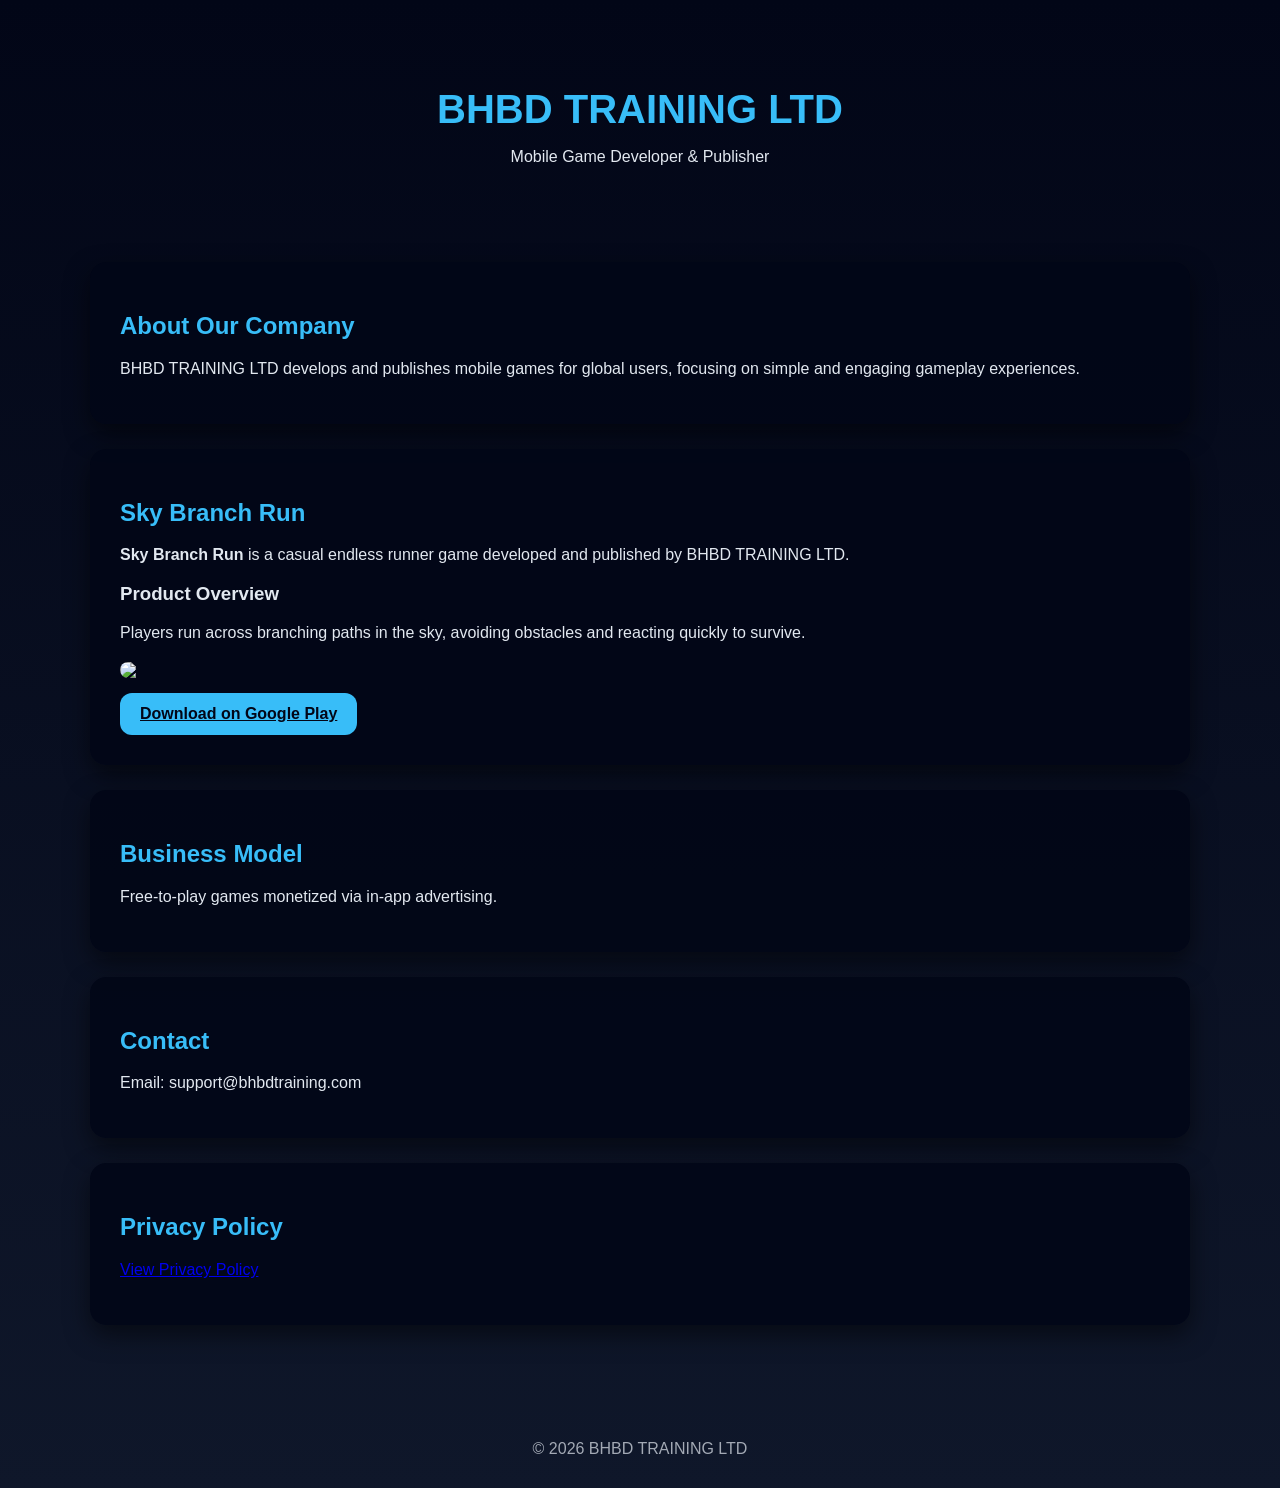
==== index.html @ 41dc0bf1 "c" ====
<!DOCTYPE html>
<html lang="en">
<head>
  <meta charset="UTF-8">
  <meta name="viewport" content="width=device-width, initial-scale=1.0">
  <title>BHBD TRAINING LTD</title>
  <style>
    body {
      font-family: 'Segoe UI', Arial, sans-serif;
      margin: 0;
      background: linear-gradient(180deg, #020617, #0f172a);
      color: #e2e8f0;
    }
    header {
      text-align: center;
      padding: 60px 20px;
    }
    h1 {
      font-size: 40px;
      color: #38bdf8;
      margin-bottom: 10px;
    }
    .container {
      max-width: 1100px;
      margin: auto;
      padding: 20px;
    }
    .card {
      background: rgba(2,6,23,0.9);
      padding: 30px;
      margin-bottom: 25px;
      border-radius: 16px;
      box-shadow: 0 10px 25px rgba(0,0,0,0.5);
    }
    h2 { color: #38bdf8; }
    .btn {
      display: inline-block;
      margin-top: 15px;
      padding: 12px 20px;
      background: #38bdf8;
      color: #020617;
      border-radius: 12px;
      font-weight: bold;
    }
    .slider {
      position: relative;
      max-width: 100%;
      margin-top: 20px;
      overflow: hidden;
      border-radius: 12px;
    }
    .slides {
      display: flex;
      width: 300%;
      animation: slide 12s infinite;
    }
    .slides img {
      width: 100%;
    }
    @keyframes slide {
      0% { transform: translateX(0%); }
      33% { transform: translateX(0%); }
      36% { transform: translateX(-100%); }
      66% { transform: translateX(-100%); }
      69% { transform: translateX(-200%); }
      100% { transform: translateX(-200%); }
    }
    footer {
      text-align: center;
      padding: 30px;
      margin-top: 40px;
      opacity: 0.7;
    }
  </style>
</head>
<body>

<header>
  <h1>BHBD TRAINING LTD</h1>
  <p>Mobile Game Developer & Publisher</p>
</header>

<div class="container">

  <div class="card">
    <h2>About Our Company</h2>
    <p>BHBD TRAINING LTD develops and publishes mobile games for global users, focusing on simple and engaging gameplay experiences.</p>
  </div>

  <div class="card">
    <h2>Sky Branch Run</h2>
    <p><strong>Sky Branch Run</strong> is a casual endless runner game developed and published by BHBD TRAINING LTD.</p>

    <h3>Product Overview</h3>
    <p>Players run across branching paths in the sky, avoiding obstacles and reacting quickly to survive.</p>

    <div class="slider">
      <div class="slides">
        <img src="https://via.placeholder.com/800x400?text=Gameplay+1">
        <img src="https://via.placeholder.com/800x400?text=Gameplay+2">
        <img src="https://via.placeholder.com/800x400?text=Gameplay+3">
      </div>
    </div>

    <a class="btn" href="https://play.google.com/store/apps/details?id=com.vdevgame.SkyBranchRun" target="_blank">Download on Google Play</a>
  </div>

  <div class="card">
    <h2>Business Model</h2>
    <p>Free-to-play games monetized via in-app advertising.</p>
  </div>

  <div class="card">
    <h2>Contact</h2>
    <p>Email: support@bhbdtraining.com</p>
  </div>

  <div class="card">
    <h2>Privacy Policy</h2>
    <p><a href="privacy-policy.html">View Privacy Policy</a></p>
  </div>

</div>

<footer>
  © 2026 BHBD TRAINING LTD
</footer>

</body>
</html>
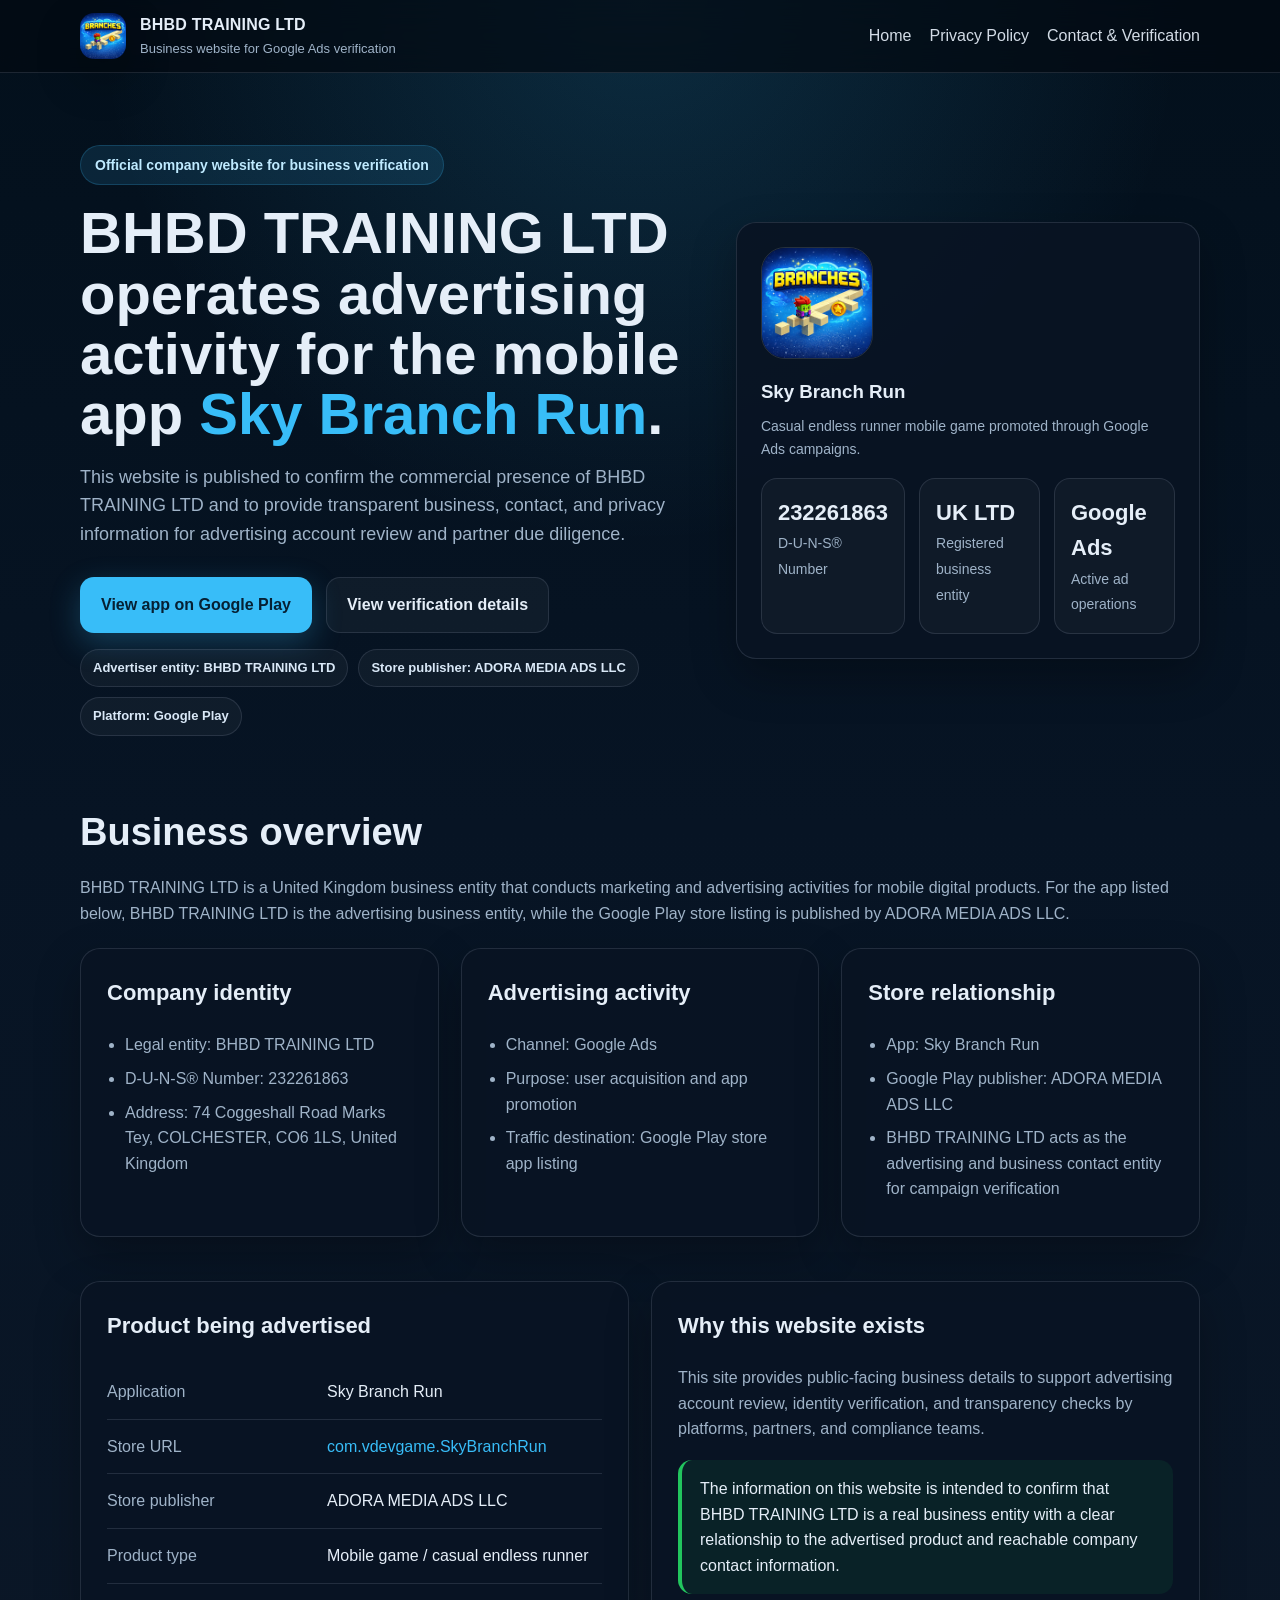
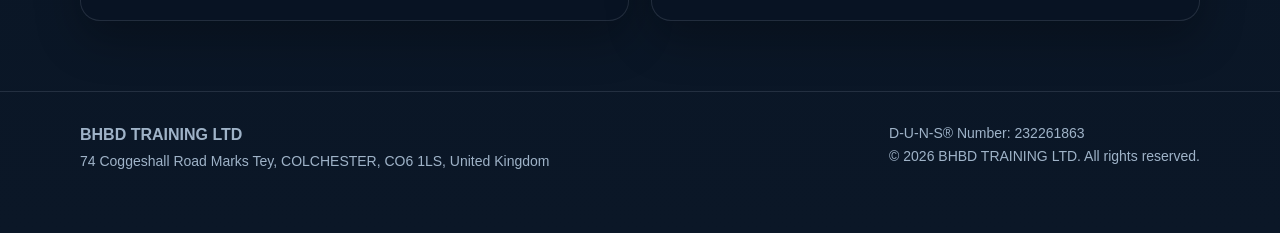
==== commit ee06000c: "cdsc" ====
--- a/index.html
+++ b/index.html
@@ -3,128 +3,122 @@
 <head>
   <meta charset="UTF-8">
   <meta name="viewport" content="width=device-width, initial-scale=1.0">
-  <title>BHBD TRAINING LTD</title>
-  <style>
-    body {
-      font-family: 'Segoe UI', Arial, sans-serif;
-      margin: 0;
-      background: linear-gradient(180deg, #020617, #0f172a);
-      color: #e2e8f0;
-    }
-    header {
-      text-align: center;
-      padding: 60px 20px;
-    }
-    h1 {
-      font-size: 40px;
-      color: #38bdf8;
-      margin-bottom: 10px;
-    }
-    .container {
-      max-width: 1100px;
-      margin: auto;
-      padding: 20px;
-    }
-    .card {
-      background: rgba(2,6,23,0.9);
-      padding: 30px;
-      margin-bottom: 25px;
-      border-radius: 16px;
-      box-shadow: 0 10px 25px rgba(0,0,0,0.5);
-    }
-    h2 { color: #38bdf8; }
-    .btn {
-      display: inline-block;
-      margin-top: 15px;
-      padding: 12px 20px;
-      background: #38bdf8;
-      color: #020617;
-      border-radius: 12px;
-      font-weight: bold;
-    }
-    .slider {
-      position: relative;
-      max-width: 100%;
-      margin-top: 20px;
-      overflow: hidden;
-      border-radius: 12px;
-    }
-    .slides {
-      display: flex;
-      width: 300%;
-      animation: slide 12s infinite;
-    }
-    .slides img {
-      width: 100%;
-    }
-    @keyframes slide {
-      0% { transform: translateX(0%); }
-      33% { transform: translateX(0%); }
-      36% { transform: translateX(-100%); }
-      66% { transform: translateX(-100%); }
-      69% { transform: translateX(-200%); }
-      100% { transform: translateX(-200%); }
-    }
-    footer {
-      text-align: center;
-      padding: 30px;
-      margin-top: 40px;
-      opacity: 0.7;
-    }
-  </style>
+  <title>BHBD TRAINING LTD | Google Ads Business Verification</title>
+  <meta name="description" content="Official business website for BHBD TRAINING LTD, advertiser for the Sky Branch Run mobile application.">
+  <link rel="stylesheet" href="styles.css">
 </head>
 <body>
+<div class="topbar">
+  <div class="container nav">
+    <a class="brand" href="index.html">
+      <img src="sky-branch-run-logo.png" alt="Sky Branch Run app icon">
+      <div>
+        <div class="brand-title">BHBD TRAINING LTD</div>
+        <div class="brand-sub">Business website for Google Ads verification</div>
+      </div>
+    </a>
+    <nav class="menu">
+      <a href="index.html">Home</a>
+      <a href="privacy-policy.html">Privacy Policy</a>
+      <a href="contact-verification.html">Contact & Verification</a>
+    </nav>
+  </div>
+</div>
 
-<header>
-  <h1>BHBD TRAINING LTD</h1>
-  <p>Mobile Game Developer & Publisher</p>
-</header>
+<main>
+  <section class="hero">
+    <div class="container hero-grid">
+      <div>
+        <span class="badge">Official company website for business verification</span>
+        <h1>BHBD TRAINING LTD operates advertising activity for the mobile app <span style="color: var(--brand)">Sky Branch Run</span>.</h1>
+        <p class="lead">This website is published to confirm the commercial presence of BHBD TRAINING LTD and to provide transparent business, contact, and privacy information for advertising account review and partner due diligence.</p>
+        <div class="actions">
+          <a class="btn btn-primary" href="https://play.google.com/store/apps/details?id=com.vdevgame.SkyBranchRun" target="_blank" rel="noopener">View app on Google Play</a>
+          <a class="btn btn-secondary" href="contact-verification.html">View verification details</a>
+        </div>
+        <div class="tag-row">
+          <span class="tag">Advertiser entity: BHBD TRAINING LTD</span>
+          <span class="tag">Store publisher: ADORA MEDIA ADS LLC</span>
+          <span class="tag">Platform: Google Play</span>
+        </div>
+      </div>
+      <aside class="hero-card">
+        <img class="app-logo" src="sky-branch-run-logo.png" alt="Sky Branch Run logo">
+        <h3 style="margin:0 0 8px;">Sky Branch Run</h3>
+        <p class="small" style="margin-top:0;">Casual endless runner mobile game promoted through Google Ads campaigns.</p>
+        <div class="kpi">
+          <div><strong>232261863</strong><span class="small">D-U-N-S® Number</span></div>
+          <div><strong>UK LTD</strong><span class="small">Registered business entity</span></div>
+          <div><strong>Google Ads</strong><span class="small">Active ad operations</span></div>
+        </div>
+      </aside>
+    </div>
+  </section>
 
-<div class="container">
-
-  <div class="card">
-    <h2>About Our Company</h2>
-    <p>BHBD TRAINING LTD develops and publishes mobile games for global users, focusing on simple and engaging gameplay experiences.</p>
-  </div>
-
-  <div class="card">
-    <h2>Sky Branch Run</h2>
-    <p><strong>Sky Branch Run</strong> is a casual endless runner game developed and published by BHBD TRAINING LTD.</p>
-
-    <h3>Product Overview</h3>
-    <p>Players run across branching paths in the sky, avoiding obstacles and reacting quickly to survive.</p>
-
-    <div class="slider">
-      <div class="slides">
-        <img src="https://via.placeholder.com/800x400?text=Gameplay+1">
-        <img src="https://via.placeholder.com/800x400?text=Gameplay+2">
-        <img src="https://via.placeholder.com/800x400?text=Gameplay+3">
+  <section class="section">
+    <div class="container">
+      <h2>Business overview</h2>
+      <p class="section-intro">BHBD TRAINING LTD is a United Kingdom business entity that conducts marketing and advertising activities for mobile digital products. For the app listed below, BHBD TRAINING LTD is the advertising business entity, while the Google Play store listing is published by ADORA MEDIA ADS LLC.</p>
+      <div class="grid-3">
+        <div class="card">
+          <h3>Company identity</h3>
+          <ul class="list">
+            <li>Legal entity: BHBD TRAINING LTD</li>
+            <li>D-U-N-S® Number: 232261863</li>
+            <li>Address: 74 Coggeshall Road Marks Tey, COLCHESTER, CO6 1LS, United Kingdom</li>
+          </ul>
+        </div>
+        <div class="card">
+          <h3>Advertising activity</h3>
+          <ul class="list">
+            <li>Channel: Google Ads</li>
+            <li>Purpose: user acquisition and app promotion</li>
+            <li>Traffic destination: Google Play store app listing</li>
+          </ul>
+        </div>
+        <div class="card">
+          <h3>Store relationship</h3>
+          <ul class="list">
+            <li>App: Sky Branch Run</li>
+            <li>Google Play publisher: ADORA MEDIA ADS LLC</li>
+            <li>BHBD TRAINING LTD acts as the advertising and business contact entity for campaign verification</li>
+          </ul>
+        </div>
       </div>
     </div>
+  </section>
 
-    <a class="btn" href="https://play.google.com/store/apps/details?id=com.vdevgame.SkyBranchRun" target="_blank">Download on Google Play</a>
-  </div>
-
-  <div class="card">
-    <h2>Business Model</h2>
-    <p>Free-to-play games monetized via in-app advertising.</p>
-  </div>
-
-  <div class="card">
-    <h2>Contact</h2>
-    <p>Email: support@bhbdtraining.com</p>
-  </div>
-
-  <div class="card">
-    <h2>Privacy Policy</h2>
-    <p><a href="privacy-policy.html">View Privacy Policy</a></p>
-  </div>
-
-</div>
+  <section class="section">
+    <div class="container grid-2">
+      <div class="card">
+        <h3>Product being advertised</h3>
+        <table class="info-table">
+          <tr><td>Application</td><td>Sky Branch Run</td></tr>
+          <tr><td>Store URL</td><td><a href="https://play.google.com/store/apps/details?id=com.vdevgame.SkyBranchRun" target="_blank" rel="noopener">com.vdevgame.SkyBranchRun</a></td></tr>
+          <tr><td>Store publisher</td><td>ADORA MEDIA ADS LLC</td></tr>
+          <tr><td>Product type</td><td>Mobile game / casual endless runner</td></tr>
+        </table>
+      </div>
+      <div class="card">
+        <h3>Why this website exists</h3>
+        <p class="section-intro" style="margin-bottom:0;">This site provides public-facing business details to support advertising account review, identity verification, and transparency checks by platforms, partners, and compliance teams.</p>
+        <div class="notice">The information on this website is intended to confirm that BHBD TRAINING LTD is a real business entity with a clear relationship to the advertised product and reachable company contact information.</div>
+      </div>
+    </div>
+  </section>
+</main>
 
 <footer>
-  © 2026 BHBD TRAINING LTD
+  <div class="container footer-grid">
+    <div>
+      <strong>BHBD TRAINING LTD</strong><br>
+      <span class="small">74 Coggeshall Road Marks Tey, COLCHESTER, CO6 1LS, United Kingdom</span>
+    </div>
+    <div class="small">
+      D-U-N-S® Number: 232261863<br>
+      © 2026 BHBD TRAINING LTD. All rights reserved.
+    </div>
+  </div>
 </footer>
-
 </body>
-</html>
+</html>
--- a/styles.css
+++ b/styles.css
@@ -0,0 +1,96 @@
+
+:root {
+  --bg: #06121f;
+  --bg-soft: #0b1b2d;
+  --card: rgba(9, 20, 35, 0.92);
+  --text: #e5eef8;
+  --muted: #9fb3c8;
+  --line: rgba(148, 163, 184, 0.18);
+  --brand: #38bdf8;
+  --brand-2: #22c55e;
+  --shadow: 0 18px 45px rgba(0,0,0,0.28);
+  --radius: 20px;
+}
+* { box-sizing: border-box; }
+html { scroll-behavior: smooth; }
+body {
+  margin: 0;
+  font-family: Inter, Segoe UI, Arial, sans-serif;
+  color: var(--text);
+  background:
+    radial-gradient(circle at top, rgba(56,189,248,0.16), transparent 28%),
+    linear-gradient(180deg, #03101c 0%, #071424 45%, #0b1727 100%);
+  line-height: 1.6;
+}
+a { color: var(--brand); text-decoration: none; }
+a:hover { text-decoration: underline; }
+img { max-width: 100%; display: block; }
+.container { width: min(1120px, calc(100% - 32px)); margin: 0 auto; }
+.topbar {
+  position: sticky; top: 0; z-index: 20;
+  backdrop-filter: blur(16px);
+  background: rgba(3, 10, 18, 0.72);
+  border-bottom: 1px solid var(--line);
+}
+.nav {
+  display: flex; align-items: center; justify-content: space-between;
+  gap: 18px; min-height: 72px;
+}
+.brand { display: flex; align-items: center; gap: 14px; color: var(--text); text-decoration: none; }
+.brand img { width: 46px; height: 46px; border-radius: 14px; box-shadow: var(--shadow); }
+.brand-title { font-weight: 800; letter-spacing: 0.2px; }
+.brand-sub { color: var(--muted); font-size: 13px; margin-top: 2px; }
+.menu { display: flex; gap: 18px; flex-wrap: wrap; }
+.menu a { color: var(--text); opacity: 0.92; }
+.hero { padding: 72px 0 44px; }
+.hero-grid { display: grid; grid-template-columns: 1.15fr 0.85fr; gap: 28px; align-items: center; }
+.badge {
+  display: inline-flex; gap: 10px; align-items: center;
+  padding: 8px 14px; border-radius: 999px;
+  background: rgba(56,189,248,0.12); color: #bfeaff;
+  border: 1px solid rgba(56,189,248,0.2); font-size: 14px; font-weight: 600;
+}
+.hero h1 { margin: 18px 0 16px; font-size: clamp(34px, 6vw, 58px); line-height: 1.04; }
+.lead { color: var(--muted); font-size: 18px; max-width: 780px; }
+.actions { display: flex; flex-wrap: wrap; gap: 14px; margin-top: 28px; }
+.btn {
+  display: inline-flex; align-items: center; justify-content: center; gap: 10px;
+  padding: 14px 20px; border-radius: 14px; font-weight: 700; text-decoration: none;
+  border: 1px solid transparent; transition: transform .18s ease, box-shadow .18s ease, background .18s ease;
+}
+.btn:hover { transform: translateY(-1px); text-decoration: none; }
+.btn-primary { background: var(--brand); color: #062033; box-shadow: 0 10px 30px rgba(56,189,248,0.25); }
+.btn-secondary { background: rgba(255,255,255,0.04); color: var(--text); border-color: var(--line); }
+.hero-card, .card { background: var(--card); border: 1px solid var(--line); border-radius: var(--radius); box-shadow: var(--shadow); }
+.hero-card { padding: 24px; }
+.hero-card .app-logo { width: 112px; height: 112px; border-radius: 24px; margin-bottom: 18px; border: 1px solid rgba(255,255,255,0.12); }
+.kpi { display: grid; grid-template-columns: repeat(3, 1fr); gap: 14px; margin-top: 18px; }
+.kpi div { background: rgba(255,255,255,0.03); border: 1px solid var(--line); border-radius: 16px; padding: 16px; }
+.kpi strong { display: block; font-size: 22px; }
+.section { padding: 22px 0; }
+.section h2 { font-size: clamp(26px, 4.5vw, 38px); margin: 0 0 12px; }
+.section p.section-intro { color: var(--muted); margin: 0 0 22px; }
+.grid-2, .grid-3 { display: grid; gap: 22px; }
+.grid-2 { grid-template-columns: repeat(2, minmax(0, 1fr)); }
+.grid-3 { grid-template-columns: repeat(3, minmax(0, 1fr)); }
+.card { padding: 26px; }
+.card h3 { margin-top: 0; font-size: 22px; }
+.list { margin: 0; padding-left: 18px; color: var(--muted); }
+.list li { margin: 8px 0; }
+.info-table { width: 100%; border-collapse: collapse; }
+.info-table td { padding: 14px 0; border-bottom: 1px solid var(--line); vertical-align: top; }
+.info-table td:first-child { color: var(--muted); width: 220px; }
+.notice { margin-top: 18px; padding: 16px 18px; border-left: 4px solid var(--brand-2); background: rgba(34,197,94,0.08); border-radius: 14px; }
+footer { margin-top: 48px; padding: 30px 0 60px; border-top: 1px solid var(--line); color: var(--muted); }
+.footer-grid { display: flex; justify-content: space-between; gap: 18px; flex-wrap: wrap; }
+.small { font-size: 14px; color: var(--muted); }
+.tag-row { display: flex; gap: 10px; flex-wrap: wrap; margin: 16px 0 0; }
+.tag { padding: 8px 12px; border-radius: 999px; font-size: 13px; font-weight: 700; background: rgba(255,255,255,0.04); border: 1px solid var(--line); color: #d9e8f7; }
+.page-hero { padding: 52px 0 18px; }
+.page-hero h1 { margin-bottom: 10px; font-size: clamp(30px, 5vw, 48px); }
+hr.sep { border: 0; border-top: 1px solid var(--line); margin: 18px 0 8px; }
+@media (max-width: 900px) {
+  .hero-grid, .grid-2, .grid-3 { grid-template-columns: 1fr; }
+  .kpi { grid-template-columns: 1fr; }
+  .menu { display: none; }
+}
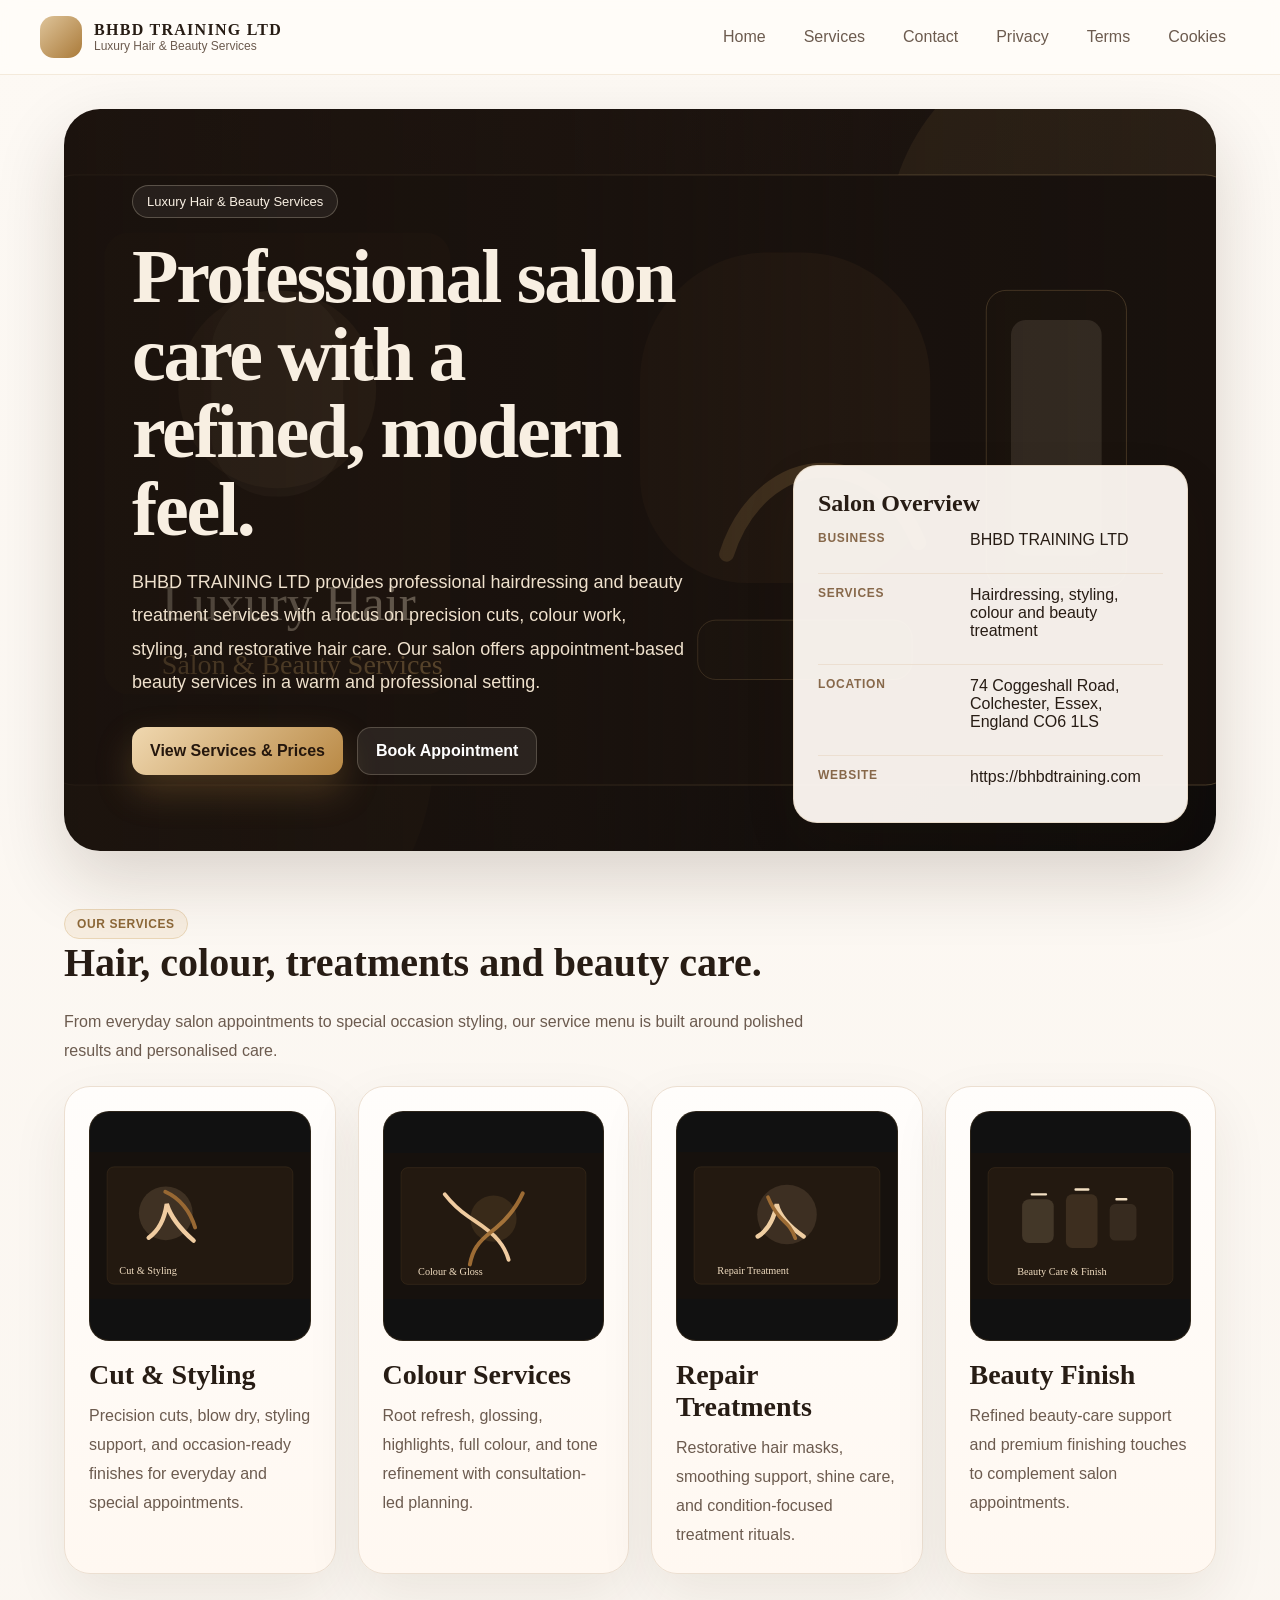
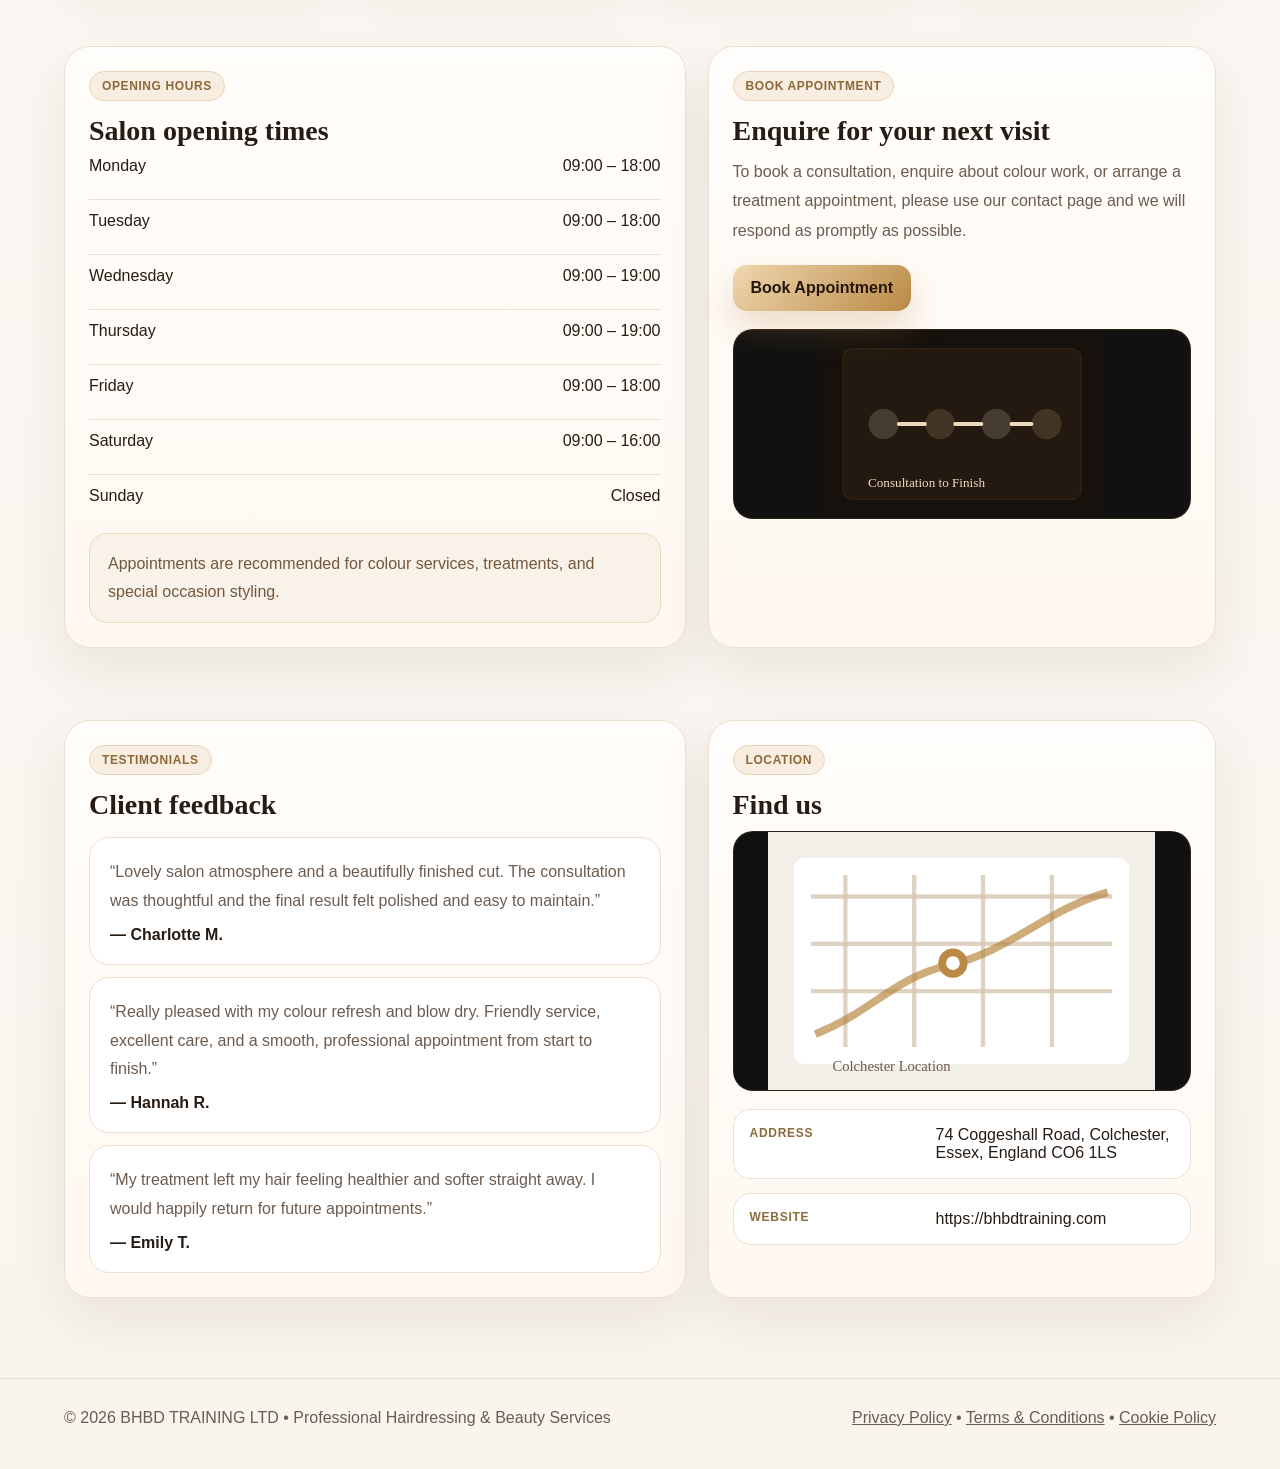
==== commit fd7b7fa2: "csdc" ====
--- a/index.html
+++ b/index.html
@@ -1,124 +1,30 @@
-<!DOCTYPE html>
-<html lang="en">
-<head>
-  <meta charset="UTF-8">
-  <meta name="viewport" content="width=device-width, initial-scale=1.0">
-  <title>BHBD TRAINING LTD | Google Ads Business Verification</title>
-  <meta name="description" content="Official business website for BHBD TRAINING LTD, advertiser for the Sky Branch Run mobile application.">
-  <link rel="stylesheet" href="styles.css">
-</head>
-<body>
-<div class="topbar">
-  <div class="container nav">
-    <a class="brand" href="index.html">
-      <img src="sky-branch-run-logo.png" alt="Sky Branch Run app icon">
-      <div>
-        <div class="brand-title">BHBD TRAINING LTD</div>
-        <div class="brand-sub">Business website for Google Ads verification</div>
-      </div>
-    </a>
-    <nav class="menu">
-      <a href="index.html">Home</a>
-      <a href="privacy-policy.html">Privacy Policy</a>
-      <a href="contact-verification.html">Contact & Verification</a>
-    </nav>
-  </div>
-</div>
-
-<main>
-  <section class="hero">
-    <div class="container hero-grid">
-      <div>
-        <span class="badge">Official company website for business verification</span>
-        <h1>BHBD TRAINING LTD operates advertising activity for the mobile app <span style="color: var(--brand)">Sky Branch Run</span>.</h1>
-        <p class="lead">This website is published to confirm the commercial presence of BHBD TRAINING LTD and to provide transparent business, contact, and privacy information for advertising account review and partner due diligence.</p>
-        <div class="actions">
-          <a class="btn btn-primary" href="https://play.google.com/store/apps/details?id=com.vdevgame.SkyBranchRun" target="_blank" rel="noopener">View app on Google Play</a>
-          <a class="btn btn-secondary" href="contact-verification.html">View verification details</a>
-        </div>
-        <div class="tag-row">
-          <span class="tag">Advertiser entity: BHBD TRAINING LTD</span>
-          <span class="tag">Store publisher: ADORA MEDIA ADS LLC</span>
-          <span class="tag">Platform: Google Play</span>
-        </div>
-      </div>
-      <aside class="hero-card">
-        <img class="app-logo" src="sky-branch-run-logo.png" alt="Sky Branch Run logo">
-        <h3 style="margin:0 0 8px;">Sky Branch Run</h3>
-        <p class="small" style="margin-top:0;">Casual endless runner mobile game promoted through Google Ads campaigns.</p>
-        <div class="kpi">
-          <div><strong>232261863</strong><span class="small">D-U-N-S® Number</span></div>
-          <div><strong>UK LTD</strong><span class="small">Registered business entity</span></div>
-          <div><strong>Google Ads</strong><span class="small">Active ad operations</span></div>
-        </div>
-      </aside>
-    </div>
-  </section>
-
-  <section class="section">
-    <div class="container">
-      <h2>Business overview</h2>
-      <p class="section-intro">BHBD TRAINING LTD is a United Kingdom business entity that conducts marketing and advertising activities for mobile digital products. For the app listed below, BHBD TRAINING LTD is the advertising business entity, while the Google Play store listing is published by ADORA MEDIA ADS LLC.</p>
-      <div class="grid-3">
-        <div class="card">
-          <h3>Company identity</h3>
-          <ul class="list">
-            <li>Legal entity: BHBD TRAINING LTD</li>
-            <li>D-U-N-S® Number: 232261863</li>
-            <li>Address: 74 Coggeshall Road Marks Tey, COLCHESTER, CO6 1LS, United Kingdom</li>
-          </ul>
-        </div>
-        <div class="card">
-          <h3>Advertising activity</h3>
-          <ul class="list">
-            <li>Channel: Google Ads</li>
-            <li>Purpose: user acquisition and app promotion</li>
-            <li>Traffic destination: Google Play store app listing</li>
-          </ul>
-        </div>
-        <div class="card">
-          <h3>Store relationship</h3>
-          <ul class="list">
-            <li>App: Sky Branch Run</li>
-            <li>Google Play publisher: ADORA MEDIA ADS LLC</li>
-            <li>BHBD TRAINING LTD acts as the advertising and business contact entity for campaign verification</li>
-          </ul>
-        </div>
-      </div>
-    </div>
-  </section>
-
-  <section class="section">
-    <div class="container grid-2">
-      <div class="card">
-        <h3>Product being advertised</h3>
-        <table class="info-table">
-          <tr><td>Application</td><td>Sky Branch Run</td></tr>
-          <tr><td>Store URL</td><td><a href="https://play.google.com/store/apps/details?id=com.vdevgame.SkyBranchRun" target="_blank" rel="noopener">com.vdevgame.SkyBranchRun</a></td></tr>
-          <tr><td>Store publisher</td><td>ADORA MEDIA ADS LLC</td></tr>
-          <tr><td>Product type</td><td>Mobile game / casual endless runner</td></tr>
-        </table>
-      </div>
-      <div class="card">
-        <h3>Why this website exists</h3>
-        <p class="section-intro" style="margin-bottom:0;">This site provides public-facing business details to support advertising account review, identity verification, and transparency checks by platforms, partners, and compliance teams.</p>
-        <div class="notice">The information on this website is intended to confirm that BHBD TRAINING LTD is a real business entity with a clear relationship to the advertised product and reachable company contact information.</div>
-      </div>
-    </div>
-  </section>
-</main>
-
-<footer>
-  <div class="container footer-grid">
-    <div>
-      <strong>BHBD TRAINING LTD</strong><br>
-      <span class="small">74 Coggeshall Road Marks Tey, COLCHESTER, CO6 1LS, United Kingdom</span>
-    </div>
-    <div class="small">
-      D-U-N-S® Number: 232261863<br>
-      © 2026 BHBD TRAINING LTD. All rights reserved.
-    </div>
-  </div>
-</footer>
-</body>
-</html>+<!DOCTYPE html><html lang='en'><head><meta charset='utf-8'><meta name='viewport' content='width=device-width,initial-scale=1'><title>BHBD TRAINING LTD | Home</title><meta name='description' content='BHBD TRAINING LTD luxury salon and beauty website.'><style>
+:root{--bg:#f9f4ee;--panel:#fffdfb;--panel2:#fff8f1;--text:#271c14;--muted:#6c5b4f;--gold:#b98945;--line:#ecdfd1;--shadow:0 22px 56px rgba(56,34,12,.08)}
+*{box-sizing:border-box}html{scroll-behavior:smooth}body{margin:0;background:linear-gradient(180deg,#fdf9f4,var(--bg));color:var(--text);font-family:Segoe UI,Arial,sans-serif}
+a{color:inherit}.wrap{max-width:1200px;margin:0 auto;padding:0 24px}
+.nav{position:sticky;top:0;z-index:30;background:rgba(255,252,248,.92);backdrop-filter:blur(10px);border-bottom:1px solid rgba(185,137,69,.16)}
+.nav-inner{display:flex;justify-content:space-between;align-items:center;padding:16px 0;gap:14px;flex-wrap:wrap}.brand{display:flex;align-items:center;gap:12px;text-decoration:none}.mark{width:42px;height:42px;border-radius:14px;background:linear-gradient(135deg,#dec49a,#aa7a39)}.brand strong{display:block;font-family:Georgia,serif;letter-spacing:.08em}.brand span{display:block;font-size:12px;color:var(--muted)}
+.links{display:flex;gap:10px;flex-wrap:wrap}.links a{text-decoration:none;padding:10px 14px;border-radius:999px;color:var(--muted)}.links a:hover{background:#fff;border:1px solid var(--line);color:var(--text)}
+.hero{padding:34px 0 22px}.hero-card{min-height:640px;border-radius:36px;overflow:hidden;position:relative;background:linear-gradient(90deg, rgba(26,18,13,.82) 0%, rgba(26,18,13,.60) 44%, rgba(26,18,13,.18) 72%, rgba(26,18,13,.04) 100%),url('assets/hero-salon.svg') center/cover no-repeat;box-shadow:0 28px 70px rgba(44,24,8,.16)}
+.hero-inner{max-width:690px;padding:76px 68px;color:#f8efe2}.kicker{display:inline-flex;padding:8px 14px;border-radius:999px;border:1px solid rgba(255,240,215,.24);background:rgba(255,255,255,.06);font-size:13px}
+h1,h2,h3{font-family:Georgia,'Times New Roman',serif}h1{margin:20px 0 16px;font-size:clamp(42px,6vw,76px);line-height:1.02;letter-spacing:-.03em}h2{font-size:40px;margin:0}.lead{font-size:18px;line-height:1.85;color:#efe1cd}.actions{display:flex;gap:14px;flex-wrap:wrap;margin-top:28px}
+.btn{display:inline-flex;align-items:center;justify-content:center;padding:14px 18px;border-radius:14px;text-decoration:none;font-weight:700}.btn-primary{background:linear-gradient(135deg,#f0d8b0,#b98945);color:#25170d;box-shadow:0 16px 36px rgba(185,137,69,.28)}.btn-secondary{background:rgba(255,255,255,.08);color:#fff;border:1px solid rgba(255,240,215,.20)}
+.float{position:absolute;right:28px;bottom:28px;width:min(395px,calc(100% - 56px));background:rgba(255,250,245,.95);border:1px solid rgba(185,137,69,.18);border-radius:24px;padding:24px;box-shadow:var(--shadow)}.float h3{margin:0 0 14px;font-size:24px}.list{display:grid;gap:12px}.item{display:grid;grid-template-columns:138px 1fr;gap:14px;padding:12px 0;border-top:1px solid var(--line)}.item:first-child{border-top:none;padding-top:0}.item strong{font-size:12px;color:#87684a;text-transform:uppercase;letter-spacing:.06em}
+.section{padding:36px 0}.heading{display:flex;justify-content:space-between;gap:22px;align-items:end;flex-wrap:wrap;margin-bottom:20px}.heading p{margin:0;max-width:760px;color:var(--muted);line-height:1.8}
+.grid4{display:grid;grid-template-columns:repeat(4,1fr);gap:22px}.grid3{display:grid;grid-template-columns:repeat(3,1fr);gap:22px}.grid2{display:grid;grid-template-columns:1.1fr .9fr;gap:22px}.card{background:linear-gradient(180deg,var(--panel),var(--panel2));border:1px solid var(--line);border-radius:26px;padding:24px;box-shadow:var(--shadow)}
+.media{height:230px;border-radius:20px;background:#111 center/contain no-repeat;border:1px solid rgba(185,137,69,.16);margin-bottom:18px}.gallery{display:grid;grid-template-columns:repeat(4,1fr);gap:18px}.gallery .media{height:180px;margin-bottom:0}.badge{display:inline-flex;padding:7px 12px;border-radius:999px;font-size:12px;font-weight:700;letter-spacing:.05em;text-transform:uppercase;color:#8d6838;background:#f7ede0;border:1px solid #ead6b7}
+.card h3{margin:0 0 10px;font-size:28px}.card p{margin:0;color:var(--muted);line-height:1.82}.price-list,.testimonials{display:grid;gap:12px;margin-top:16px}
+.price{display:grid;grid-template-columns:1fr auto;gap:14px;padding:16px 0;border-top:1px solid var(--line)}.price:first-child{border-top:none;padding-top:0}.price strong{display:block;font-size:17px}.price span{font-weight:700;color:#8e6530}
+.details{display:grid;gap:14px}.detail{display:grid;grid-template-columns:170px 1fr;gap:16px;padding:16px;border-radius:18px;background:#fff;border:1px solid var(--line)}.detail strong{color:#8c6a3b;text-transform:uppercase;font-size:12px;letter-spacing:.06em}
+.note{margin-top:16px;padding:16px 18px;border-radius:18px;background:#f9f2e8;border:1px solid #ecd8ba;color:#72583e;line-height:1.75}
+.steps{display:grid;grid-template-columns:repeat(4,1fr);gap:16px;margin-top:16px}.step{padding:18px;border-radius:20px;background:#fff;border:1px solid var(--line)}.step b{display:inline-block;width:34px;height:34px;line-height:34px;text-align:center;border-radius:999px;background:#f7ede0;color:#8c6a3b;margin-bottom:12px}
+.hours{display:grid;gap:12px}.hours-row{display:grid;grid-template-columns:1fr auto;gap:14px;padding:12px 0;border-top:1px solid var(--line)}.hours-row:first-child{border-top:none;padding-top:0}
+.quote{padding:20px;border-radius:20px;background:#fff;border:1px solid var(--line)}.quote p{margin:0 0 10px;color:var(--muted);line-height:1.8}.quote strong{display:block}
+.form-grid{display:grid;grid-template-columns:1fr 1fr;gap:14px}input,textarea,select{width:100%;padding:14px;border-radius:14px;border:1px solid var(--line);background:#fff;font:inherit;color:var(--text)}textarea{min-height:130px;resize:vertical}.full{grid-column:1/-1}
+.footer{margin-top:44px;border-top:1px solid var(--line);padding:30px 0 42px;color:var(--muted)}.footer-inner{display:flex;justify-content:space-between;gap:18px;flex-wrap:wrap}.small{font-size:14px}
+@media(max-width:1000px){.grid4,.grid3,.grid2,.gallery,.steps,.form-grid{grid-template-columns:1fr}.hero-card{min-height:unset}.float{position:static;margin:24px}}
+@media(max-width:720px){.hero-inner{padding:34px 24px}h1{font-size:42px}h2{font-size:32px}.item,.detail,.hours-row{grid-template-columns:1fr}}
+</style></head><body><nav class='nav'><div class='wrap nav-inner'><a class='brand' href='index.html'><div class='mark'></div><div><strong>BHBD TRAINING LTD</strong><span>Luxury Hair & Beauty Services</span></div></a><div class='links'><a href='index.html'>Home</a><a href='services.html'>Services</a><a href='contact.html'>Contact</a><a href='privacy.html'>Privacy</a><a href='terms.html'>Terms</a><a href='cookie-policy.html'>Cookies</a></div></div></nav><section class='hero'><div class='wrap'><div class='hero-card'><div class='hero-inner'><div class='kicker'>Luxury Hair & Beauty Services</div><h1>Professional salon care with a refined, modern feel.</h1><p class='lead'>BHBD TRAINING LTD provides professional hairdressing and beauty treatment services with a focus on precision cuts, colour work, styling, and restorative hair care. Our salon offers appointment-based beauty services in a warm and professional setting.</p><div class='actions'><a class='btn btn-primary' href='services.html'>View Services & Prices</a><a class='btn btn-secondary' href='contact.html'>Book Appointment</a></div></div><div class='float'><h3>Salon Overview</h3><div class='list'><div class='item'><strong>Business</strong><div>BHBD TRAINING LTD</div></div><div class='item'><strong>Services</strong><div>Hairdressing, styling, colour and beauty treatment</div></div><div class='item'><strong>Location</strong><div>74 Coggeshall Road, Colchester, Essex, England CO6 1LS</div></div><div class='item'><strong>Website</strong><div>https://bhbdtraining.com</div></div></div></div></div></div></section>
+<section class='section'><div class='wrap'><div class='heading'><div><span class='badge'>Our Services</span><h2>Hair, colour, treatments and beauty care.</h2></div><p>From everyday salon appointments to special occasion styling, our service menu is built around polished results and personalised care.</p></div><div class='grid4'><div class='card'><div class='media' style="background-image:url('assets/cut-style.svg')"></div><h3>Cut & Styling</h3><p>Precision cuts, blow dry, styling support, and occasion-ready finishes for everyday and special appointments.</p></div><div class='card'><div class='media' style="background-image:url('assets/colour.svg')"></div><h3>Colour Services</h3><p>Root refresh, glossing, highlights, full colour, and tone refinement with consultation-led planning.</p></div><div class='card'><div class='media' style="background-image:url('assets/treatment.svg')"></div><h3>Repair Treatments</h3><p>Restorative hair masks, smoothing support, shine care, and condition-focused treatment rituals.</p></div><div class='card'><div class='media' style="background-image:url('assets/beauty.svg')"></div><h3>Beauty Finish</h3><p>Refined beauty-care support and premium finishing touches to complement salon appointments.</p></div></div></div></section>
+<section class='section'><div class='wrap grid2'><div class='card'><span class='badge'>Opening Hours</span><h3 style='margin-top:14px'>Salon opening times</h3><div class='hours'><div class='hours-row'><div>Monday</div><div>09:00 – 18:00</div></div><div class='hours-row'><div>Tuesday</div><div>09:00 – 18:00</div></div><div class='hours-row'><div>Wednesday</div><div>09:00 – 19:00</div></div><div class='hours-row'><div>Thursday</div><div>09:00 – 19:00</div></div><div class='hours-row'><div>Friday</div><div>09:00 – 18:00</div></div><div class='hours-row'><div>Saturday</div><div>09:00 – 16:00</div></div><div class='hours-row'><div>Sunday</div><div>Closed</div></div></div><div class='note'>Appointments are recommended for colour services, treatments, and special occasion styling.</div></div><div class='card'><span class='badge'>Book Appointment</span><h3 style='margin-top:14px'>Enquire for your next visit</h3><p>To book a consultation, enquire about colour work, or arrange a treatment appointment, please use our contact page and we will respond as promptly as possible.</p><div class='actions' style='margin-top:20px'><a class='btn btn-primary' href='contact.html'>Book Appointment</a></div><div class='media' style="background-image:url('assets/process.svg');height:190px;margin-top:18px"></div></div></div></section>
+<section class='section'><div class='wrap grid2'><div class='card'><span class='badge'>Testimonials</span><h3 style='margin-top:14px'>Client feedback</h3><div class='testimonials'><div class='quote'><p>“Lovely salon atmosphere and a beautifully finished cut. The consultation was thoughtful and the final result felt polished and easy to maintain.”</p><strong>— Charlotte M.</strong></div><div class='quote'><p>“Really pleased with my colour refresh and blow dry. Friendly service, excellent care, and a smooth, professional appointment from start to finish.”</p><strong>— Hannah R.</strong></div><div class='quote'><p>“My treatment left my hair feeling healthier and softer straight away. I would happily return for future appointments.”</p><strong>— Emily T.</strong></div></div></div><div class='card'><span class='badge'>Location</span><h3 style='margin-top:14px'>Find us</h3><div class='media' style="background-image:url('assets/map.svg');height:260px"></div><div class='details' style='margin-top:18px'><div class='detail'><strong>Address</strong><div>74 Coggeshall Road, Colchester, Essex, England CO6 1LS</div></div><div class='detail'><strong>Website</strong><div>https://bhbdtraining.com</div></div></div></div></div></section><footer class='footer'><div class='wrap footer-inner'><div>© 2026 BHBD TRAINING LTD • Professional Hairdressing & Beauty Services</div><div><a href='privacy.html'>Privacy Policy</a> • <a href='terms.html'>Terms &amp; Conditions</a> • <a href='cookie-policy.html'>Cookie Policy</a></div></div></footer></body></html>
